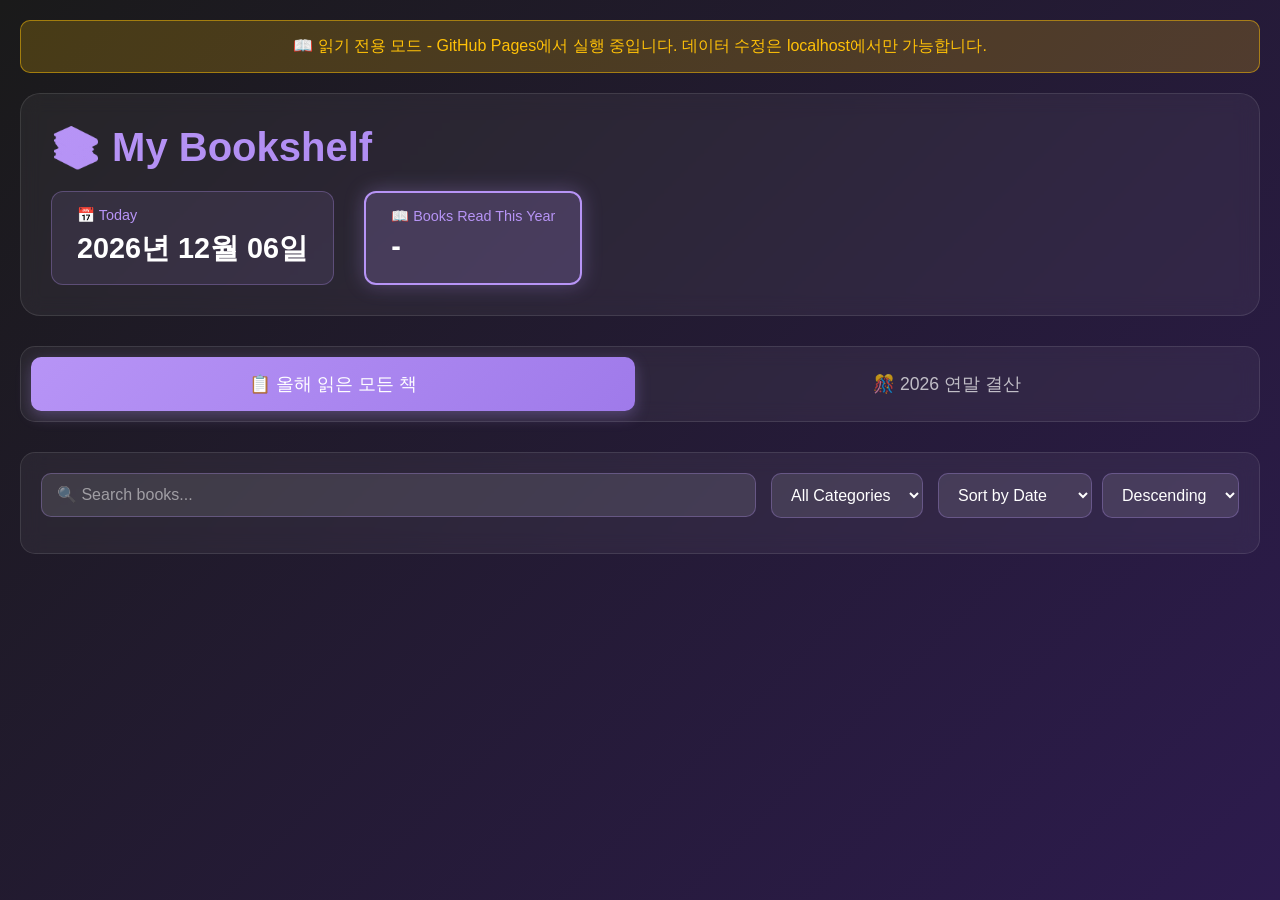
==== index.html @ 7ed65e04 "Add static index.html and disable Jekyll for GitHub Pages" ====
<!DOCTYPE html>
<html lang="ko">
<head>
    <meta charset="UTF-8">
    <meta name="viewport" content="width=device-width, initial-scale=1.0">
    <title>My Bookshelf</title>
    <link rel="stylesheet" href="static/style.css">
</head>
<body>
    <div class="container">
        <!-- Header Section -->
        <header class="header">
            <h1 class="title">📚 My Bookshelf</h1>
            <div class="stats">
                <div class="stat-item">
                    <span class="stat-label">📅 Today</span>
                    <span class="stat-value" id="current-date">-</span>
                </div>
                <div class="stat-item highlight">
                    <span class="stat-label">📖 Books Read This Year</span>
                    <span class="stat-value" id="year-count">-</span>
                </div>
            </div>
        </header>

        <!-- Tabs Section -->
        <div class="tabs">
            <button class="tab-btn active" id="tab-all-books" onclick="switchTab('all-books')">📋 올해 읽은 모든 책</button>
            <button class="tab-btn" id="tab-year-end" onclick="switchTab('year-end')"><span id="year-end-tab-text">🎊 2025 연말 결산</span></button>
        </div>

        <!-- All Books Tab Content -->
        <div class="tab-content active" id="tab-content-all-books">
        <!-- Controls Section -->
        <div class="controls">
            <div class="search-filter-row">
                <div class="search-box">
                    <input type="text" id="search-input" placeholder="🔍 Search books...">
                </div>
                <div class="filter-box">
                    <select id="category-filter">
                        <option value="">All Categories</option>
                        <option value="스리픽">스리픽</option>
                        <option value="북클럽">북클럽</option>
                    </select>
                </div>
                <div class="sort-box">
                    <select id="sort-select">
                        <option value="read_date">Sort by Date</option>
                        <option value="rating">Sort by Rating</option>
                        <option value="title">Sort by Title</option>
                    </select>
                    <select id="order-select">
                        <option value="desc">Descending</option>
                        <option value="asc">Ascending</option>
                    </select>
                </div>
            </div>
            <button class="add-book-btn" id="add-book-btn">➕ Add New Book</button>
        </div>

        <!-- Books Grid -->
        <div class="books-grid" id="books-grid">
            <!-- Books will be loaded here -->
        </div>
        </div>

        <!-- Year End Summary Tab Content -->
        <div class="tab-content" id="tab-content-year-end">
            <div class="year-end-container">
                <h2 class="year-end-title" id="year-end-title">🎊 2025 연말 결산</h2>
                
                <!-- Most Enjoyable Books -->
                <div class="summary-section">
                    <h3 class="section-title">😊 가장 재미있게 읽은 책 TOP 3</h3>
                    <div class="book-selection-grid">
                        <div class="book-selection-item">
                            <label>🥇 1위</label>
                            <div class="searchable-dropdown" id="enjoyable-1-dropdown">
                                <input type="text" class="book-search-input" id="enjoyable-1" placeholder="책 제목 검색..." autocomplete="off">
                                <div class="dropdown-list" id="enjoyable-1-list"></div>
                            </div>
                            <div class="selected-book-card" id="enjoyable-card-1"></div>
                            <div class="reason-input-container">
                                <label class="reason-label">💭 뽑힌 이유</label>
                                <textarea class="reason-input" id="enjoyable-reason-1" placeholder="이 책을 선택한 이유를 적어주세요..."></textarea>
                            </div>
                        </div>
                        <div class="book-selection-item">
                            <label>🥈 2위</label>
                            <div class="searchable-dropdown" id="enjoyable-2-dropdown">
                                <input type="text" class="book-search-input" id="enjoyable-2" placeholder="책 제목 검색..." autocomplete="off">
                                <div class="dropdown-list" id="enjoyable-2-list"></div>
                            </div>
                            <div class="selected-book-card" id="enjoyable-card-2"></div>
                            <div class="reason-input-container">
                                <label class="reason-label">💭 뽑힌 이유</label>
                                <textarea class="reason-input" id="enjoyable-reason-2" placeholder="이 책을 선택한 이유를 적어주세요..."></textarea>
                            </div>
                        </div>
                        <div class="book-selection-item">
                            <label>🥉 3위</label>
                            <div class="searchable-dropdown" id="enjoyable-3-dropdown">
                                <input type="text" class="book-search-input" id="enjoyable-3" placeholder="책 제목 검색..." autocomplete="off">
                                <div class="dropdown-list" id="enjoyable-3-list"></div>
                            </div>
                            <div class="selected-book-card" id="enjoyable-card-3"></div>
                            <div class="reason-input-container">
                                <label class="reason-label">💭 뽑힌 이유</label>
                                <textarea class="reason-input" id="enjoyable-reason-3" placeholder="이 책을 선택한 이유를 적어주세요..."></textarea>
                            </div>
                        </div>
                    </div>
                </div>

                <!-- Most Difficult Books -->
                <div class="summary-section">
                    <h3 class="section-title">🤯 가장 읽기 어려웠던 책 TOP 3</h3>
                    <div class="book-selection-grid">
                        <div class="book-selection-item">
                            <label>🥇 1위</label>
                            <div class="searchable-dropdown" id="difficult-1-dropdown">
                                <input type="text" class="book-search-input" id="difficult-1" placeholder="책 제목 검색..." autocomplete="off">
                                <div class="dropdown-list" id="difficult-1-list"></div>
                            </div>
                            <div class="selected-book-card" id="difficult-card-1"></div>
                            <div class="reason-input-container">
                                <label class="reason-label">💭 뽑힌 이유</label>
                                <textarea class="reason-input" id="difficult-reason-1" placeholder="이 책을 선택한 이유를 적어주세요..."></textarea>
                            </div>
                        </div>
                        <div class="book-selection-item">
                            <label>🥈 2위</label>
                            <div class="searchable-dropdown" id="difficult-2-dropdown">
                                <input type="text" class="book-search-input" id="difficult-2" placeholder="책 제목 검색..." autocomplete="off">
                                <div class="dropdown-list" id="difficult-2-list"></div>
                            </div>
                            <div class="selected-book-card" id="difficult-card-2"></div>
                            <div class="reason-input-container">
                                <label class="reason-label">💭 뽑힌 이유</label>
                                <textarea class="reason-input" id="difficult-reason-2" placeholder="이 책을 선택한 이유를 적어주세요..."></textarea>
                            </div>
                        </div>
                        <div class="book-selection-item">
                            <label>🥉 3위</label>
                            <div class="searchable-dropdown" id="difficult-3-dropdown">
                                <input type="text" class="book-search-input" id="difficult-3" placeholder="책 제목 검색..." autocomplete="off">
                                <div class="dropdown-list" id="difficult-3-list"></div>
                            </div>
                            <div class="selected-book-card" id="difficult-card-3"></div>
                            <div class="reason-input-container">
                                <label class="reason-label">💭 뽑힌 이유</label>
                                <textarea class="reason-input" id="difficult-reason-3" placeholder="이 책을 선택한 이유를 적어주세요..."></textarea>
                            </div>
                        </div>
                    </div>
                </div>

                <!-- Best Books by Category -->
                <div class="summary-section">
                    <h3 class="section-title">🏆 올해의 책</h3>
                    <div class="book-selection-grid">
                        <div class="book-selection-item">
                            <label>📚 올해의 스리픽</label>
                            <div class="searchable-dropdown" id="best-sripeak-dropdown">
                                <input type="text" class="book-search-input" id="best-sripeak" placeholder="책 제목 검색..." autocomplete="off">
                                <div class="dropdown-list" id="best-sripeak-list"></div>
                            </div>
                            <div class="selected-book-card" id="best-sripeak-card"></div>
                            <div class="reason-input-container">
                                <label class="reason-label">💭 뽑힌 이유</label>
                                <textarea class="reason-input" id="best-sripeak-reason" placeholder="이 책을 선택한 이유를 적어주세요..."></textarea>
                            </div>
                        </div>
                        <div class="book-selection-item">
                            <label>👥 올해의 북클럽픽</label>
                            <div class="searchable-dropdown" id="best-bookclub-dropdown">
                                <input type="text" class="book-search-input" id="best-bookclub" placeholder="책 제목 검색..." autocomplete="off">
                                <div class="dropdown-list" id="best-bookclub-list"></div>
                            </div>
                            <div class="selected-book-card" id="best-bookclub-card"></div>
                            <div class="reason-input-container">
                                <label class="reason-label">💭 뽑힌 이유</label>
                                <textarea class="reason-input" id="best-bookclub-reason" placeholder="이 책을 선택한 이유를 적어주세요..."></textarea>
                            </div>
                        </div>
                        <div class="book-selection-item">
                            <label>📖 올해의 밀리픽</label>
                            <div class="searchable-dropdown" id="best-milli-dropdown">
                                <input type="text" class="book-search-input" id="best-milli" placeholder="책 제목 검색..." autocomplete="off">
                                <div class="dropdown-list" id="best-milli-list"></div>
                            </div>
                            <div class="selected-book-card" id="best-milli-card"></div>
                            <div class="reason-input-container">
                                <label class="reason-label">💭 뽑힌 이유</label>
                                <textarea class="reason-input" id="best-milli-reason" placeholder="이 책을 선택한 이유를 적어주세요..."></textarea>
                            </div>
                        </div>
                    </div>
                </div>

                <div class="save-summary-section">
                    <button class="save-summary-btn" id="save-summary-btn">💾 저장하기</button>
                </div>
            </div>
        </div>
    </div>

    <!-- Add Book Modal -->
    <div class="modal" id="add-book-modal">
        <div class="modal-content">
            <div class="modal-header">
                <h2>➕ Add New Book</h2>
                <span class="close" id="close-modal">&times;</span>
            </div>
            <form id="add-book-form">
                <div class="form-group">
                    <label for="book-title">Title *</label>
                    <input type="text" id="book-title" required>
                </div>
                <div class="form-group">
                    <label for="book-author">Author *</label>
                    <input type="text" id="book-author" required>
                </div>
                <div class="form-group">
                    <label for="book-category">Category *</label>
                    <select id="book-category" required>
                        <option value="">Select Category</option>
                        <option value="스리픽">스리픽</option>
                        <option value="북클럽">북클럽</option>
                    </select>
                </div>
                <div class="form-group">
                    <label for="book-date">Read Date *</label>
                    <input type="date" id="book-date" required>
                </div>
                <div class="form-group">
                    <label for="book-description">Description</label>
                    <textarea id="book-description" rows="3"></textarea>
                </div>
                <div class="form-group">
                    <label for="book-rating">Rating (0-5) *</label>
                    <input type="number" id="book-rating" min="0" max="5" step="0.1" required>
                </div>
                <div class="form-group">
                    <label for="book-review">Review</label>
                    <textarea id="book-review" rows="2"></textarea>
                </div>
                <div class="form-group">
                    <label for="book-cover-upload">Cover Image</label>
                    <input type="file" id="book-cover-upload" accept="image/*" onchange="uploadCoverImage(this, false)">
                    <img id="book-cover-preview" class="cover-preview" style="display: none;" data-cover-url="">
                </div>
                <div class="form-actions">
                    <button type="button" class="btn-cancel" id="cancel-btn">Cancel</button>
                    <button type="submit" class="btn-submit">Add Book</button>
                </div>
            </form>
        </div>
    </div>

    <!-- Edit Book Modal -->
    <div class="modal" id="edit-book-modal">
        <div class="modal-content">
            <div class="modal-header">
                <h2>✏️ Edit Book</h2>
                <span class="close" id="close-edit-modal">&times;</span>
            </div>
            <form id="edit-book-form">
                <div class="form-group">
                    <label for="edit-book-title">Title *</label>
                    <input type="text" id="edit-book-title" required>
                </div>
                <div class="form-group">
                    <label for="edit-book-author">Author *</label>
                    <input type="text" id="edit-book-author" required>
                </div>
                <div class="form-group">
                    <label for="edit-book-category">Category *</label>
                    <select id="edit-book-category" required>
                        <option value="">Select Category</option>
                        <option value="스리픽">스리픽</option>
                        <option value="북클럽">북클럽</option>
                    </select>
                </div>
                <div class="form-group">
                    <label for="edit-book-date">Read Date *</label>
                    <input type="date" id="edit-book-date" required>
                </div>
                <div class="form-group">
                    <label for="edit-book-description">Description</label>
                    <textarea id="edit-book-description" rows="3"></textarea>
                </div>
                <div class="form-group">
                    <label for="edit-book-rating">Rating (0-5) *</label>
                    <input type="number" id="edit-book-rating" min="0" max="5" step="0.1" required>
                </div>
                <div class="form-group">
                    <label for="edit-book-review">Review</label>
                    <textarea id="edit-book-review" rows="2"></textarea>
                </div>
                <div class="form-group">
                    <label for="edit-book-cover-upload">Cover Image</label>
                    <input type="file" id="edit-book-cover-upload" accept="image/*" onchange="uploadCoverImage(this, true)">
                    <img id="edit-book-cover-preview" class="cover-preview" style="display: none;" data-cover-url="">
                </div>
                <div class="form-actions">
                    <button type="button" class="btn-cancel" id="cancel-edit-btn">Cancel</button>
                    <button type="submit" class="btn-submit">Update Book</button>
                </div>
            </form>
        </div>
    </div>

    <script src="static/config.js"></script>
    <script src="static/data-loader.js"></script>
    <script src="static/script.js"></script>
</body>
</html>
---- static/style.css ----
* {
    margin: 0;
    padding: 0;
    box-sizing: border-box;
}

body {
    font-family: 'Segoe UI', Tahoma, Geneva, Verdana, sans-serif;
    background: linear-gradient(135deg, #1a1a1a 0%, #2d1b4e 100%);
    color: #ffffff;
    min-height: 100vh;
    padding: 20px;
}

.container {
    max-width: 1400px;
    margin: 0 auto;
}

/* Read-only banner */
.read-only-banner {
    background: rgba(255, 193, 7, 0.2);
    border: 1px solid rgba(255, 193, 7, 0.5);
    padding: 15px;
    border-radius: 10px;
    margin-bottom: 20px;
    text-align: center;
    color: #ffc107;
    font-weight: 500;
}

/* Header Styles */
.header {
    background: rgba(255, 255, 255, 0.05);
    backdrop-filter: blur(10px);
    border-radius: 20px;
    padding: 30px;
    margin-bottom: 30px;
    border: 1px solid rgba(255, 255, 255, 0.1);
}

/* Tabs Styles */
.tabs {
    display: flex;
    gap: 10px;
    margin-bottom: 30px;
    background: rgba(255, 255, 255, 0.05);
    backdrop-filter: blur(10px);
    border-radius: 15px;
    padding: 10px;
    border: 1px solid rgba(255, 255, 255, 0.1);
}

.tab-btn {
    flex: 1;
    padding: 15px 25px;
    background: transparent;
    border: none;
    border-radius: 10px;
    color: rgba(255, 255, 255, 0.7);
    font-size: 1.1em;
    font-weight: 500;
    cursor: pointer;
    transition: all 0.3s;
}

.tab-btn:hover {
    background: rgba(183, 148, 246, 0.1);
    color: #b794f6;
}

.tab-btn.active {
    background: linear-gradient(135deg, #b794f6 0%, #9f7aea 100%);
    color: #ffffff;
    box-shadow: 0 5px 15px rgba(183, 148, 246, 0.3);
}

.tab-content {
    display: none;
}

.tab-content.active {
    display: block;
}

.title {
    font-size: 2.5em;
    margin-bottom: 20px;
    background: linear-gradient(135deg, #b794f6 0%, #9f7aea 100%);
    -webkit-background-clip: text;
    -webkit-text-fill-color: transparent;
    background-clip: text;
}

.stats {
    display: flex;
    gap: 30px;
    flex-wrap: wrap;
}

.stat-item {
    background: rgba(183, 148, 246, 0.1);
    padding: 15px 25px;
    border-radius: 12px;
    border: 1px solid rgba(183, 148, 246, 0.3);
}

.stat-item.highlight {
    background: rgba(183, 148, 246, 0.2);
    border: 2px solid #b794f6;
    box-shadow: 0 0 20px rgba(183, 148, 246, 0.3);
}

.stat-label {
    display: block;
    font-size: 0.9em;
    color: #b794f6;
    margin-bottom: 5px;
}

.stat-value {
    display: block;
    font-size: 1.8em;
    font-weight: bold;
    color: #ffffff;
}

/* Controls Styles */
.controls {
    background: rgba(255, 255, 255, 0.05);
    backdrop-filter: blur(10px);
    border-radius: 15px;
    padding: 20px;
    margin-bottom: 30px;
    border: 1px solid rgba(255, 255, 255, 0.1);
}

.search-filter-row {
    display: flex;
    gap: 15px;
    margin-bottom: 15px;
    flex-wrap: wrap;
}

.search-box {
    flex: 1;
    min-width: 200px;
}

.search-box input {
    width: 100%;
    padding: 12px 15px;
    background: rgba(255, 255, 255, 0.1);
    border: 1px solid rgba(183, 148, 246, 0.3);
    border-radius: 10px;
    color: #ffffff;
    font-size: 1em;
}

.search-box input::placeholder {
    color: rgba(255, 255, 255, 0.5);
}

.search-box input:focus {
    outline: none;
    border-color: #b794f6;
    box-shadow: 0 0 10px rgba(183, 148, 246, 0.3);
}

.filter-box select,
.sort-box select {
    padding: 12px 15px;
    background: rgba(255, 255, 255, 0.1);
    border: 1px solid rgba(183, 148, 246, 0.3);
    border-radius: 10px;
    color: #ffffff;
    font-size: 1em;
    cursor: pointer;
}

.filter-box select:focus,
.sort-box select:focus {
    outline: none;
    border-color: #b794f6;
    box-shadow: 0 0 10px rgba(183, 148, 246, 0.3);
}

.sort-box {
    display: flex;
    gap: 10px;
}

.add-book-btn {
    width: 100%;
    padding: 15px;
    background: linear-gradient(135deg, #b794f6 0%, #9f7aea 100%);
    border: none;
    border-radius: 10px;
    color: #ffffff;
    font-size: 1.1em;
    font-weight: bold;
    cursor: pointer;
    transition: transform 0.2s, box-shadow 0.2s;
}

.add-book-btn:hover {
    transform: translateY(-2px);
    box-shadow: 0 5px 20px rgba(183, 148, 246, 0.4);
}

.add-book-btn:active {
    transform: translateY(0);
}

/* Books Grid */
.books-grid {
    display: grid;
    grid-template-columns: repeat(auto-fill, minmax(320px, 1fr));
    gap: 25px;
}

.book-card {
    background: rgba(255, 255, 255, 0.05);
    backdrop-filter: blur(10px);
    border-radius: 15px;
    padding: 0;
    border: 1px solid rgba(183, 148, 246, 0.2);
    transition: transform 0.3s, box-shadow 0.3s, border-color 0.3s;
    overflow: hidden;
    display: flex;
    flex-direction: column;
}

.book-card:hover {
    transform: translateY(-5px);
    box-shadow: 0 10px 30px rgba(183, 148, 246, 0.3);
    border-color: #b794f6;
}

.book-cover-container {
    width: 100%;
    aspect-ratio: 2 / 3;
    background: linear-gradient(135deg, rgba(183, 148, 246, 0.2) 0%, rgba(159, 122, 234, 0.1) 100%);
    display: flex;
    align-items: center;
    justify-content: center;
    position: relative;
    overflow: hidden;
}

.book-cover-container::before {
    content: '📚';
    font-size: 4em;
    opacity: 0.3;
    position: absolute;
}

.book-cover {
    width: 100%;
    height: 100%;
    object-fit: contain;
    display: none;
    position: relative;
    z-index: 1;
}

.book-cover-loading {
    color: rgba(255, 255, 255, 0.6);
    font-size: 0.9em;
    position: absolute;
    z-index: 2;
}

.book-info {
    padding: 25px;
}

.book-title {
    font-size: 1.3em;
    font-weight: bold;
    margin-bottom: 8px;
    color: #b794f6;
    line-height: 1.3;
}

.book-author {
    font-size: 1em;
    color: rgba(255, 255, 255, 0.7);
    margin-bottom: 15px;
}

.book-category {
    display: inline-block;
    padding: 5px 12px;
    background: rgba(183, 148, 246, 0.2);
    border: 1px solid #b794f6;
    border-radius: 20px;
    font-size: 0.85em;
    margin-bottom: 15px;
    color: #b794f6;
}

.book-rating {
    display: flex;
    align-items: center;
    gap: 5px;
    margin-bottom: 15px;
}

.stars {
    font-size: 1.2em;
    display: inline-flex;
    align-items: center;
    line-height: 1;
    vertical-align: middle;
}

.star-full {
    color: #ffd700;
    display: inline-block;
    vertical-align: middle;
    line-height: 1;
}

.star-empty {
    color: rgba(255, 255, 255, 0.3);
    display: inline-block;
    vertical-align: middle;
    line-height: 1;
}

.star-half {
    position: relative;
    display: inline-block;
    vertical-align: middle;
    width: 1em;
    height: 1em;
    line-height: 1;
}

.star-half-left {
    position: absolute;
    left: 0;
    top: 0;
    width: 50%;
    height: 100%;
    overflow: hidden;
    color: #ffd700;
    display: block;
    line-height: 1;
}

.star-half-left::before {
    content: '★';
    position: absolute;
    left: 0;
    top: 0;
    line-height: 1;
    width: 200%;
}

.star-half-right {
    position: absolute;
    right: 0;
    top: 0;
    width: 50%;
    height: 100%;
    overflow: hidden;
    color: rgba(255, 255, 255, 0.3);
    display: block;
    line-height: 1;
}

.star-half-right::before {
    content: '☆';
    position: absolute;
    right: 0;
    top: 0;
    line-height: 1;
    width: 200%;
}

.star-empty {
    color: rgba(255, 255, 255, 0.3);
}

.rating-value {
    color: rgba(255, 255, 255, 0.8);
    font-weight: bold;
}

.book-date {
    font-size: 0.9em;
    color: rgba(255, 255, 255, 0.6);
    margin-bottom: 15px;
}

.book-description {
    font-size: 0.95em;
    color: rgba(255, 255, 255, 0.8);
    line-height: 1.6;
    margin-bottom: 15px;
}

.book-review {
    font-size: 0.9em;
    color: rgba(255, 255, 255, 0.7);
    font-style: italic;
    padding-top: 15px;
    margin-bottom: 15px;
    border-top: 1px solid rgba(183, 148, 246, 0.2);
}

.edit-book-btn {
    width: 100%;
    padding: 10px;
    background: rgba(183, 148, 246, 0.2);
    border: 1px solid rgba(183, 148, 246, 0.4);
    border-radius: 8px;
    color: #b794f6;
    font-size: 0.95em;
    font-weight: 500;
    cursor: pointer;
    transition: background 0.2s, border-color 0.2s;
    margin-top: 10px;
}

.edit-book-btn:hover {
    background: rgba(183, 148, 246, 0.3);
    border-color: #b794f6;
}

.cover-preview {
    max-width: 100%;
    max-height: 200px;
    margin-top: 10px;
    border-radius: 8px;
    border: 1px solid rgba(183, 148, 246, 0.3);
    object-fit: contain;
}

.form-group input[type="file"] {
    padding: 8px;
    background: rgba(255, 255, 255, 0.1);
    border: 1px solid rgba(183, 148, 246, 0.3);
    border-radius: 8px;
    color: #ffffff;
    font-size: 0.9em;
    cursor: pointer;
}

.form-group input[type="file"]:focus {
    outline: none;
    border-color: #b794f6;
    box-shadow: 0 0 10px rgba(183, 148, 246, 0.3);
}

/* Modal Styles */
.modal {
    display: none;
    position: fixed;
    z-index: 1000;
    left: 0;
    top: 0;
    width: 100%;
    height: 100%;
    background-color: rgba(0, 0, 0, 0.8);
    backdrop-filter: blur(5px);
}

.modal-content {
    background: linear-gradient(135deg, #1a1a1a 0%, #2d1b4e 100%);
    margin: 5% auto;
    padding: 0;
    border: 1px solid rgba(183, 148, 246, 0.3);
    border-radius: 20px;
    width: 90%;
    max-width: 600px;
    max-height: 90vh;
    overflow-y: auto;
    box-sizing: border-box;
}

.modal-header {
    display: flex;
    justify-content: space-between;
    align-items: center;
    padding: 25px 30px;
    border-bottom: 1px solid rgba(183, 148, 246, 0.2);
}

.modal-header h2 {
    color: #b794f6;
    font-size: 1.8em;
}

.close {
    color: rgba(255, 255, 255, 0.7);
    font-size: 2em;
    font-weight: bold;
    cursor: pointer;
    transition: color 0.2s;
}

.close:hover {
    color: #b794f6;
}

#add-book-form,
#edit-book-form {
    padding: 30px;
    box-sizing: border-box;
}

.form-group {
    margin-bottom: 20px;
}

.form-group label {
    display: block;
    margin-bottom: 8px;
    color: #b794f6;
    font-weight: 500;
}

.form-group input,
.form-group select,
.form-group textarea {
    width: 100%;
    padding: 12px;
    background: rgba(255, 255, 255, 0.1);
    border: 1px solid rgba(183, 148, 246, 0.3);
    border-radius: 8px;
    color: #ffffff;
    font-size: 1em;
    font-family: inherit;
    box-sizing: border-box;
}

.form-group input:focus,
.form-group select:focus,
.form-group textarea:focus {
    outline: none;
    border-color: #b794f6;
    box-shadow: 0 0 10px rgba(183, 148, 246, 0.3);
}

.form-group textarea {
    resize: vertical;
}

.form-actions {
    display: flex;
    gap: 15px;
    margin-top: 25px;
}

.btn-cancel,
.btn-submit {
    flex: 1;
    padding: 12px;
    border: none;
    border-radius: 8px;
    font-size: 1em;
    font-weight: bold;
    cursor: pointer;
    transition: transform 0.2s, box-shadow 0.2s;
}

/* Year End Summary Styles */
.year-end-container {
    padding: 30px;
}

.year-end-title {
    font-size: 2.5em;
    margin-bottom: 40px;
    background: linear-gradient(135deg, #b794f6 0%, #9f7aea 100%);
    -webkit-background-clip: text;
    -webkit-text-fill-color: transparent;
    background-clip: text;
    text-align: center;
}

.summary-section {
    background: rgba(255, 255, 255, 0.05);
    backdrop-filter: blur(10px);
    border-radius: 20px;
    padding: 30px;
    margin-bottom: 30px;
    border: 1px solid rgba(255, 255, 255, 0.1);
}

.section-title {
    font-size: 1.8em;
    color: #b794f6;
    margin-bottom: 25px;
    text-align: center;
}

.book-selection-grid {
    display: grid;
    grid-template-columns: repeat(auto-fit, minmax(300px, 1fr));
    gap: 25px;
}

.book-selection-item {
    display: flex;
    flex-direction: column;
    gap: 15px;
}

.book-selection-item label {
    color: #b794f6;
    font-weight: 600;
    font-size: 1.1em;
}

/* Searchable Dropdown Styles */
.searchable-dropdown {
    position: relative;
    width: 100%;
}

.book-search-input {
    width: 100%;
    padding: 12px;
    background: rgba(255, 255, 255, 0.1);
    border: 1px solid rgba(183, 148, 246, 0.3);
    border-radius: 8px;
    color: #ffffff;
    font-size: 1em;
    font-family: inherit;
    transition: all 0.3s;
}

.book-search-input:focus {
    outline: none;
    border-color: #b794f6;
    box-shadow: 0 0 10px rgba(183, 148, 246, 0.3);
}

.book-search-input::placeholder {
    color: rgba(255, 255, 255, 0.5);
}

.dropdown-list {
    position: absolute;
    top: 100%;
    left: 0;
    right: 0;
    max-height: 300px;
    overflow-y: auto;
    background: rgba(45, 27, 78, 0.95);
    backdrop-filter: blur(10px);
    border: 1px solid rgba(183, 148, 246, 0.3);
    border-radius: 8px;
    margin-top: 5px;
    z-index: 1000;
    display: none;
    box-shadow: 0 5px 20px rgba(0, 0, 0, 0.3);
}

.dropdown-list.show {
    display: block;
}

.dropdown-item {
    padding: 12px 15px;
    cursor: pointer;
    color: #ffffff;
    border-bottom: 1px solid rgba(255, 255, 255, 0.1);
    transition: background 0.2s;
}

.dropdown-item:last-child {
    border-bottom: none;
}

.dropdown-item:hover {
    background: rgba(183, 148, 246, 0.2);
}

.dropdown-item.selected {
    background: rgba(183, 148, 246, 0.3);
}

.dropdown-item-title {
    font-weight: 600;
    margin-bottom: 4px;
}

.dropdown-item-author {
    font-size: 0.9em;
    color: rgba(255, 255, 255, 0.7);
}

.dropdown-list::-webkit-scrollbar {
    width: 8px;
}

.dropdown-list::-webkit-scrollbar-track {
    background: rgba(255, 255, 255, 0.05);
    border-radius: 4px;
}

.dropdown-list::-webkit-scrollbar-thumb {
    background: rgba(183, 148, 246, 0.5);
    border-radius: 4px;
}

.dropdown-list::-webkit-scrollbar-thumb:hover {
    background: rgba(183, 148, 246, 0.7);
}

.selected-book-card {
    min-height: 150px;
    margin-top: 10px;
    margin-bottom: 15px;
}

.reason-input-container {
    margin-top: 15px;
}

.reason-label {
    display: block;
    color: #b794f6;
    font-weight: 600;
    font-size: 1em;
    margin-bottom: 8px;
}

.reason-input {
    width: 100%;
    padding: 12px;
    background: rgba(255, 255, 255, 0.05);
    border: 1px solid rgba(183, 148, 246, 0.3);
    border-radius: 8px;
    color: #ffffff;
    font-size: 0.95em;
    font-family: inherit;
    line-height: 1.5;
    resize: vertical;
    min-height: 80px;
    transition: all 0.3s;
    box-sizing: border-box;
}

.reason-input:focus {
    outline: none;
    border-color: #b794f6;
    box-shadow: 0 0 10px rgba(183, 148, 246, 0.3);
    background: rgba(255, 255, 255, 0.08);
}

.reason-input::placeholder {
    color: rgba(255, 255, 255, 0.4);
    font-style: italic;
}

.selected-book-mini-card {
    display: flex;
    gap: 15px;
    background: rgba(255, 255, 255, 0.05);
    border-radius: 12px;
    padding: 15px;
    border: 1px solid rgba(183, 148, 246, 0.2);
    transition: all 0.3s;
}

.selected-book-mini-card:hover {
    background: rgba(255, 255, 255, 0.08);
    border-color: rgba(183, 148, 246, 0.4);
}

.mini-cover-container {
    width: 80px;
    height: 120px;
    flex-shrink: 0;
    border-radius: 8px;
    overflow: hidden;
    background: rgba(255, 255, 255, 0.05);
    display: flex;
    align-items: center;
    justify-content: center;
}

.mini-cover {
    width: 100%;
    height: 100%;
    object-fit: cover;
    display: none;
}

.mini-book-info {
    flex: 1;
    display: flex;
    flex-direction: column;
    justify-content: center;
    gap: 8px;
}

.mini-title {
    font-size: 1.1em;
    font-weight: 600;
    color: #ffffff;
    line-height: 1.3;
}

.mini-author {
    font-size: 0.9em;
    color: rgba(255, 255, 255, 0.7);
}

.mini-reason {
    margin-top: 10px;
    padding: 8px 12px;
    background: rgba(183, 148, 246, 0.1);
    border-left: 3px solid #b794f6;
    border-radius: 4px;
    font-size: 0.9em;
    color: rgba(255, 255, 255, 0.9);
    line-height: 1.4;
    font-style: italic;
}

.save-summary-section {
    text-align: center;
    margin-top: 40px;
}

.save-summary-btn {
    padding: 15px 50px;
    background: linear-gradient(135deg, #b794f6 0%, #9f7aea 100%);
    border: none;
    border-radius: 12px;
    color: #ffffff;
    font-size: 1.2em;
    font-weight: bold;
    cursor: pointer;
    transition: all 0.3s;
    box-shadow: 0 5px 15px rgba(183, 148, 246, 0.3);
}

.save-summary-btn:hover {
    transform: translateY(-2px);
    box-shadow: 0 8px 20px rgba(183, 148, 246, 0.4);
}

.save-summary-btn:active {
    transform: translateY(0);
}

.btn-cancel {
    background: rgba(255, 255, 255, 0.1);
    color: #ffffff;
    border: 1px solid rgba(255, 255, 255, 0.3);
}

.btn-cancel:hover {
    background: rgba(255, 255, 255, 0.2);
    transform: translateY(-2px);
}

.btn-submit {
    background: linear-gradient(135deg, #b794f6 0%, #9f7aea 100%);
    color: #ffffff;
}

.btn-submit:hover {
    transform: translateY(-2px);
    box-shadow: 0 5px 20px rgba(183, 148, 246, 0.4);
}

/* Responsive Design */
@media (max-width: 768px) {
    .title {
        font-size: 2em;
    }
    
    .stats {
        flex-direction: column;
        gap: 15px;
    }
    
    .search-filter-row {
        flex-direction: column;
    }
    
    .books-grid {
        grid-template-columns: 1fr;
    }
    
    .modal-content {
        width: 95%;
        margin: 10% auto;
    }
}
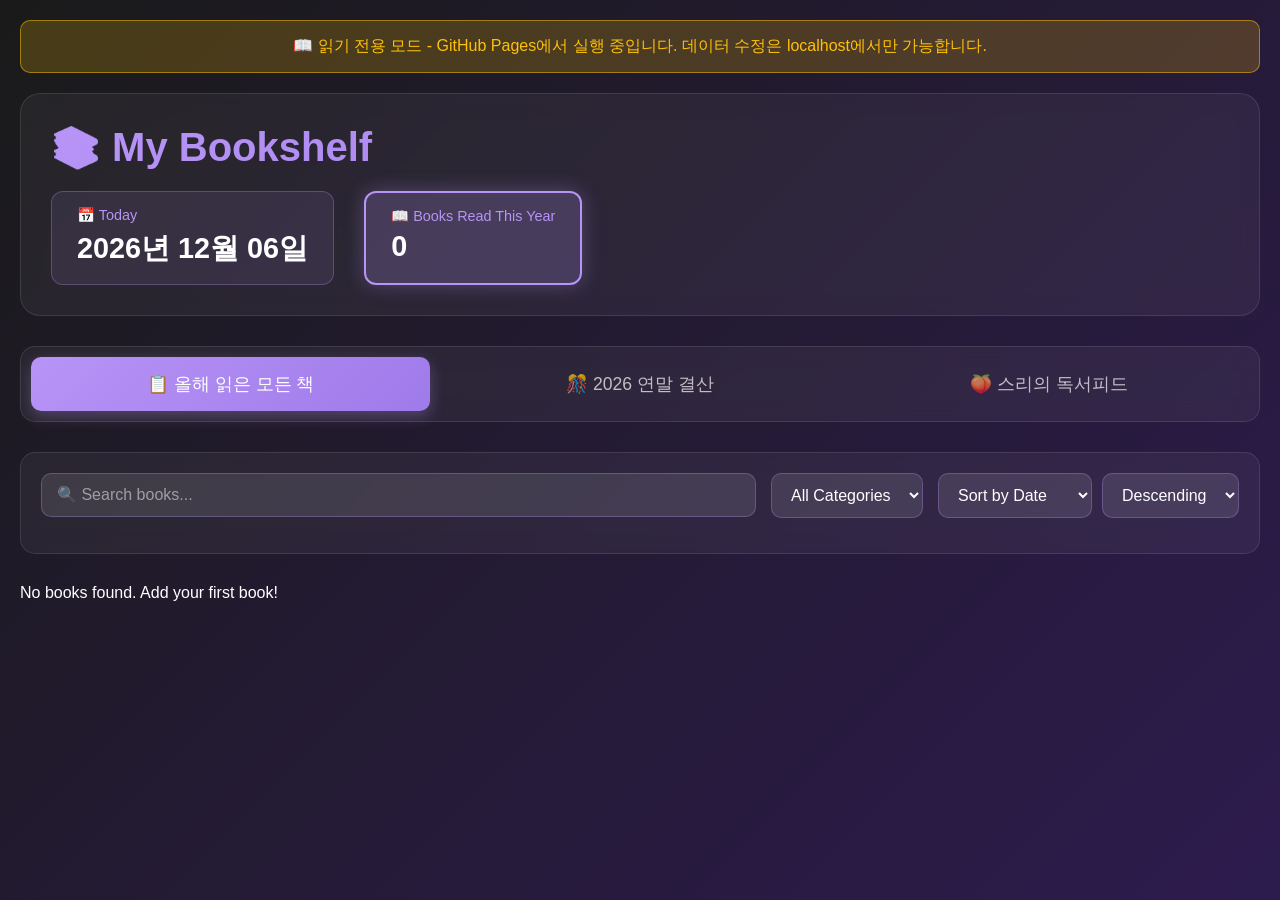
==== commit 913329de: "Add reading feed and tag chips" ====
--- a/index.html
+++ b/index.html
@@ -27,6 +27,7 @@
         <div class="tabs">
             <button class="tab-btn active" id="tab-all-books" onclick="switchTab('all-books')">📋 올해 읽은 모든 책</button>
             <button class="tab-btn" id="tab-year-end" onclick="switchTab('year-end')"><span id="year-end-tab-text">🎊 2025 연말 결산</span></button>
+            <button class="tab-btn" id="tab-reading-feed" onclick="switchTab('reading-feed')">🍑 스리의 독서피드</button>
         </div>
 
         <!-- All Books Tab Content -->
@@ -204,6 +205,46 @@
                 </div>
             </div>
         </div>
+
+        <!-- Reading Feed Tab Content -->
+        <div class="tab-content" id="tab-content-reading-feed">
+            <div class="reading-feed-container">
+                <div class="feed-compose" id="feed-compose-section">
+                    <div class="feed-compose-header">
+                        <div>
+                            <h3>🍑 스리의 독서피드 작성</h3>
+                            <p class="feed-compose-subtitle">사진과 글을 조합해 오늘의 독서 감상을 기록하세요.</p>
+                        </div>
+                    </div>
+                    <div class="feed-compose-body">
+                        <div class="feed-image-upload">
+                            <label for="feed-image-input">이미지 업로드</label>
+                            <input type="file" id="feed-image-input" accept="image/*">
+                            <div class="feed-image-preview-wrapper">
+                                <img id="feed-image-preview" class="feed-image-preview" style="display: none;">
+                                <span class="feed-image-placeholder">업로드한 이미지가 여기에 미리보기로 표시됩니다.</span>
+                            </div>
+                        </div>
+                        <div class="feed-text-inputs">
+                            <textarea id="feed-caption" rows="4" placeholder="지금의 감정, 책 이야기, 남기고 싶은 말을 자유롭게 적어주세요."></textarea>
+                            <div class="tag-input-container" id="feed-tag-container">
+                                <div class="tag-list" id="feed-tag-list"></div>
+                                <input type="text" id="feed-tag-input" placeholder="해시태그 입력 후 Enter">
+                            </div>
+                        </div>
+                    </div>
+                    <div class="feed-compose-actions">
+                        <button class="btn-secondary" id="feed-export-btn">📤 Export Feed Data</button>
+                        <button class="btn-secondary" id="feed-cancel-edit-btn" style="display: none;">편집 취소</button>
+                        <button class="btn-submit" id="feed-submit-btn">게시하기</button>
+                    </div>
+                    <p class="feed-compose-note" id="feed-export-note">⚠️ 게시 후 Export 버튼을 클릭해야 GitHub Pages에 반영됩니다.</p>
+                </div>
+                <div class="reading-feed-grid" id="reading-feed-grid">
+                    <!-- Feed entries will render here -->
+                </div>
+            </div>
+        </div>
     </div>
 
     <!-- Add Book Modal -->
@@ -317,4 +358,3 @@
     <script src="static/script.js"></script>
 </body>
 </html>
-
--- a/static/style.css
+++ b/static/style.css
@@ -37,6 +37,305 @@
     padding: 30px;
     margin-bottom: 30px;
     border: 1px solid rgba(255, 255, 255, 0.1);
+}
+
+.header-top {
+    display: flex;
+    justify-content: space-between;
+    align-items: center;
+    margin-bottom: 20px;
+    flex-wrap: wrap;
+    gap: 15px;
+}
+
+.export-btn {
+    background: linear-gradient(135deg, #667eea 0%, #764ba2 100%);
+    color: #ffffff;
+    border: none;
+    padding: 12px 24px;
+    border-radius: 10px;
+    font-size: 0.95em;
+    font-weight: 500;
+    cursor: pointer;
+    transition: all 0.3s;
+    box-shadow: 0 4px 15px rgba(102, 126, 234, 0.3);
+}
+
+.export-btn:hover {
+    transform: translateY(-2px);
+    box-shadow: 0 6px 20px rgba(102, 126, 234, 0.4);
+}
+
+.export-btn:active {
+    transform: translateY(0);
+}
+
+.export-btn:disabled {
+    opacity: 0.6;
+    cursor: not-allowed;
+    transform: none;
+}
+
+.btn-secondary {
+    background: transparent;
+    border: 1px solid rgba(255, 255, 255, 0.4);
+    color: #ffffff;
+    padding: 10px 18px;
+    border-radius: 10px;
+    font-size: 0.95em;
+    cursor: pointer;
+    transition: all 0.3s;
+}
+
+.btn-secondary:hover {
+    background: rgba(255, 255, 255, 0.08);
+}
+
+.reading-feed-container {
+    display: flex;
+    flex-direction: column;
+    gap: 24px;
+}
+
+.feed-compose {
+    background: rgba(255, 255, 255, 0.02);
+    border: 1px solid rgba(255, 255, 255, 0.08);
+    border-radius: 18px;
+    padding: 24px;
+    box-shadow: 0 20px 45px rgba(0, 0, 0, 0.15);
+}
+
+.feed-compose-header h3 {
+    font-size: 1.2em;
+    margin: 0;
+}
+
+.feed-compose-subtitle {
+    margin-top: 4px;
+    color: rgba(255, 255, 255, 0.7);
+    font-size: 0.9em;
+}
+
+.feed-compose-body {
+    display: flex;
+    flex-wrap: wrap;
+    gap: 20px;
+    margin-top: 20px;
+}
+
+.feed-image-upload {
+    flex: 1 1 260px;
+    display: flex;
+    flex-direction: column;
+    gap: 10px;
+}
+
+.feed-image-upload input[type="file"] {
+    border: 1px dashed rgba(255, 255, 255, 0.3);
+    padding: 12px;
+    border-radius: 12px;
+    font-size: 0.9em;
+}
+
+.feed-image-preview-wrapper {
+    position: relative;
+    border-radius: 14px;
+    border: 1px solid rgba(255, 255, 255, 0.1);
+    min-height: 200px;
+    display: flex;
+    align-items: center;
+    justify-content: center;
+    background: rgba(255, 255, 255, 0.02);
+    overflow: hidden;
+}
+
+.feed-image-preview {
+    width: 100%;
+    height: 100%;
+    object-fit: cover;
+}
+
+.feed-image-placeholder {
+    color: rgba(255, 255, 255, 0.5);
+    font-size: 0.9em;
+    text-align: center;
+    padding: 12px;
+    display: block;
+}
+
+.feed-text-inputs {
+    flex: 1 1 260px;
+    display: flex;
+    flex-direction: column;
+    gap: 12px;
+}
+
+.feed-text-inputs textarea,
+.feed-text-inputs input {
+    width: 100%;
+    border-radius: 12px;
+    border: 1px solid rgba(255, 255, 255, 0.1);
+    background: rgba(0, 0, 0, 0.2);
+    padding: 12px;
+    color: #ffffff;
+    resize: none;
+}
+
+.feed-compose-actions {
+    display: flex;
+    justify-content: flex-end;
+    gap: 12px;
+    margin-top: 16px;
+}
+
+.tag-input-container {
+    background: rgba(255, 255, 255, 0.03);
+    border-radius: 12px;
+    border: 1px solid rgba(255, 255, 255, 0.1);
+    padding: 8px 10px;
+    display: flex;
+    flex-wrap: wrap;
+    gap: 6px;
+}
+
+.tag-list {
+    display: flex;
+    flex-wrap: wrap;
+    gap: 6px;
+}
+
+.tag-chip {
+    background: rgba(255, 255, 255, 0.1);
+    border-radius: 20px;
+    padding: 4px 10px;
+    display: flex;
+    align-items: center;
+    gap: 6px;
+    font-size: 0.85em;
+}
+
+.tag-chip button {
+    background: transparent;
+    border: none;
+    color: rgba(255, 255, 255, 0.8);
+    cursor: pointer;
+    padding: 0;
+}
+
+#feed-tag-input {
+    flex: 1 1 150px;
+    min-width: 120px;
+    border: none;
+    background: transparent;
+    padding: 6px;
+    color: #ffffff;
+    outline: none;
+}
+
+.feed-compose-note {
+    margin-top: 8px;
+    font-size: 0.85em;
+    color: rgba(255, 255, 255, 0.6);
+}
+
+.reading-feed-grid {
+    display: grid;
+    grid-template-columns: repeat(auto-fill, minmax(260px, 1fr));
+    gap: 24px;
+}
+
+.feed-card {
+    background: rgba(255, 255, 255, 0.03);
+    border: 1px solid rgba(255, 255, 255, 0.08);
+    border-radius: 18px;
+    overflow: hidden;
+    box-shadow: 0 15px 35px rgba(0, 0, 0, 0.2);
+    display: flex;
+    flex-direction: column;
+}
+
+.feed-card-image {
+    width: 100%;
+    aspect-ratio: 4 / 5;
+    object-fit: cover;
+    background: rgba(0, 0, 0, 0.2);
+}
+
+.feed-card-body {
+    padding: 16px 20px 20px;
+    display: flex;
+    flex-direction: column;
+    gap: 10px;
+}
+
+.feed-card-caption {
+    font-size: 0.95em;
+    line-height: 1.6;
+    white-space: pre-wrap;
+}
+
+.feed-card-mood {
+    font-size: 0.85em;
+    color: rgba(255, 255, 255, 0.8);
+}
+
+.feed-card-actions {
+    display: flex;
+    justify-content: flex-end;
+    gap: 8px;
+}
+
+.feed-card-btn {
+    background: rgba(255, 255, 255, 0.08);
+    border: none;
+    color: #ffffff;
+    padding: 6px 10px;
+    border-radius: 20px;
+    font-size: 0.8em;
+    cursor: pointer;
+    transition: all 0.2s;
+}
+
+.feed-card-btn:hover {
+    background: rgba(255, 255, 255, 0.14);
+}
+
+.feed-card-btn.danger {
+    background: rgba(255, 99, 99, 0.2);
+}
+
+.feed-card-btn.danger:hover {
+    background: rgba(255, 99, 99, 0.35);
+}
+
+.feed-card-meta {
+    display: flex;
+    justify-content: space-between;
+    font-size: 0.85em;
+    color: rgba(255, 255, 255, 0.6);
+}
+
+.feed-empty {
+    padding: 40px;
+    text-align: center;
+    border-radius: 16px;
+    border: 1px dashed rgba(255, 255, 255, 0.2);
+    color: rgba(255, 255, 255, 0.7);
+}
+
+@media (max-width: 768px) {
+    .feed-compose-body {
+        flex-direction: column;
+    }
+    
+    .feed-compose-actions {
+        flex-direction: column-reverse;
+        align-items: stretch;
+    }
+    
+    .feed-compose-actions button {
+        width: 100%;
+    }
 }
 
 /* Tabs Styles */
@@ -897,4 +1196,8 @@
         margin: 10% auto;
     }
 }
-
+.feed-card-tags {
+    display: flex;
+    flex-wrap: wrap;
+    gap: 6px;
+}
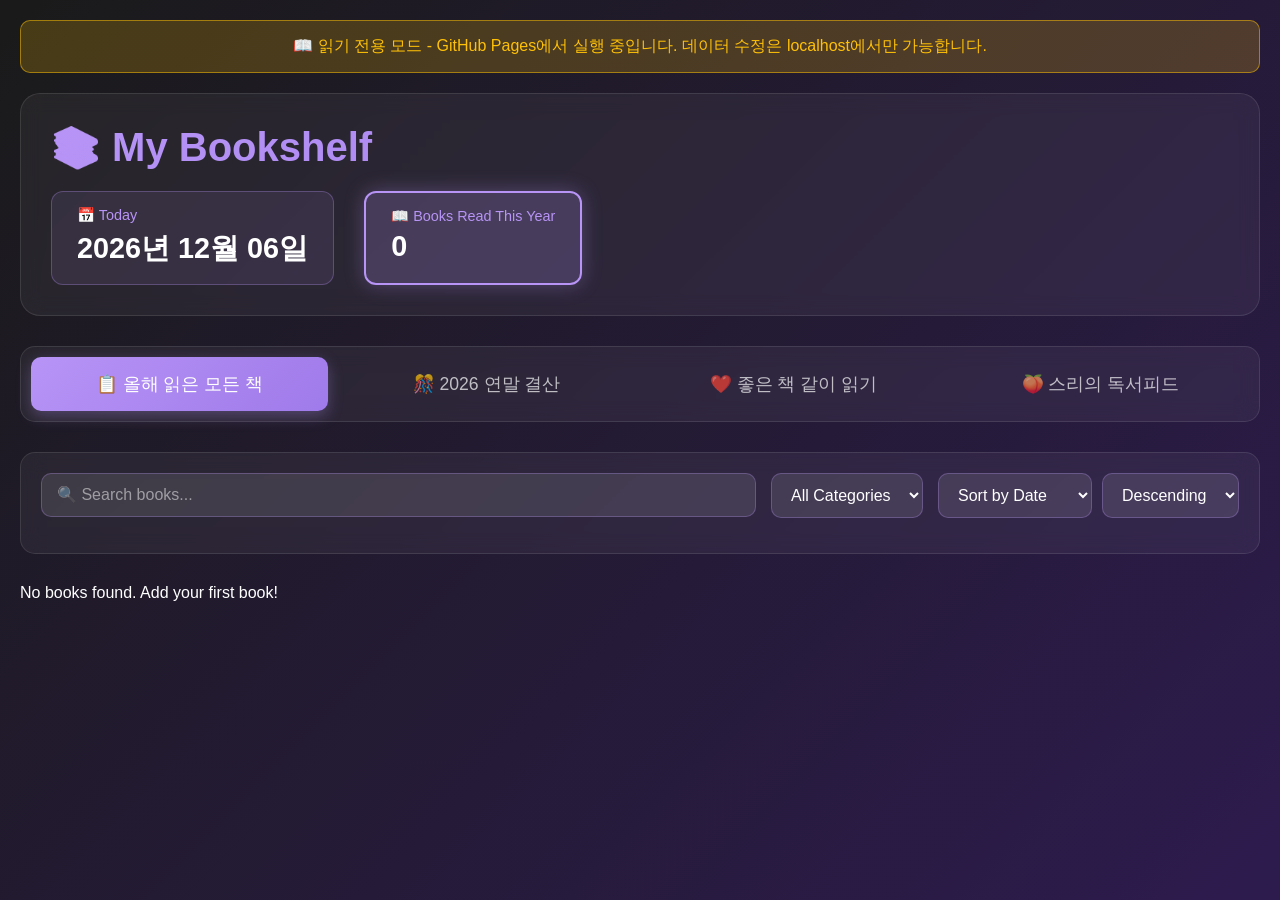
==== commit f5e59352: "Add recommendations tab with previews and reordering" ====
--- a/index.html
+++ b/index.html
@@ -27,6 +27,7 @@
         <div class="tabs">
             <button class="tab-btn active" id="tab-all-books" onclick="switchTab('all-books')">📋 올해 읽은 모든 책</button>
             <button class="tab-btn" id="tab-year-end" onclick="switchTab('year-end')"><span id="year-end-tab-text">🎊 2025 연말 결산</span></button>
+            <button class="tab-btn" id="tab-recommendations" onclick="switchTab('recommendations')">❤️ 좋은 책 같이 읽기</button>
             <button class="tab-btn" id="tab-reading-feed" onclick="switchTab('reading-feed')">🍑 스리의 독서피드</button>
         </div>
 
@@ -206,6 +207,93 @@
             </div>
         </div>
 
+        <!-- Recommendations Tab Content -->
+        <div class="tab-content" id="tab-content-recommendations">
+            <div class="recommendations-container">
+                <div class="recommendation-compose" id="recommendation-compose-section">
+                    <div class="recommendation-compose-header">
+                        <div>
+                            <h3>❤️ 좋은 책 추천 등록</h3>
+                            <p class="recommendation-compose-subtitle">추천인 정보와 최대 3권의 책을 작성하세요. GitHub Pages에는 읽기 전용으로 표시됩니다.</p>
+                        </div>
+                    </div>
+                    <div class="recommendation-profile-row">
+                        <div class="profile-image-section">
+                            <label for="recommendation-profile-upload">추천인 프로필</label>
+                            <input type="file" id="recommendation-profile-upload" accept="image/*">
+                            <div class="profile-preview-wrapper">
+                                <img id="recommendation-profile-preview" class="profile-preview" style="display: none;" data-image-url="">
+                                <span class="profile-placeholder">이미지를 업로드하면 원형으로 표시됩니다.</span>
+                            </div>
+                        </div>
+                        <div class="profile-info-section">
+                            <div class="form-group">
+                                <label for="recommendation-name">추천인 이름 *</label>
+                                <input type="text" id="recommendation-name" required>
+                            </div>
+                            <div class="form-group">
+                                <label for="recommendation-title">추천 타이틀</label>
+                                <input type="text" id="recommendation-title" placeholder="예: 스리의 마음을 움직인 순간">
+                            </div>
+                        </div>
+                    </div>
+                    <div class="form-group">
+                        <label for="recommendation-reason">추천 이유</label>
+                        <textarea id="recommendation-reason" rows="3" placeholder="이 책들을 추천하는 이유를 적어주세요."></textarea>
+                    </div>
+                    <div class="recommendation-books-editor">
+                        <h4>추천 도서 (최대 3권)</h4>
+                        <div class="recommendation-book-inputs">
+                            <div class="recommendation-book-block">
+                                <div class="recommendation-book-header">책 1</div>
+                                <div class="recommendation-book-preview-wrapper">
+                                    <img class="recommendation-book-preview" data-index="0" style="display:none;">
+                                    <span class="recommendation-book-placeholder">표지 미리보기</span>
+                                </div>
+                                <input type="text" class="recommendation-book-title" placeholder="책 제목">
+                                <input type="text" class="recommendation-book-author" placeholder="저자">
+                                <textarea class="recommendation-book-description" rows="2" placeholder="간단한 소개"></textarea>
+                                <input type="text" class="recommendation-book-cover" placeholder="표지 이미지 URL">
+                                <input type="file" class="recommendation-book-upload" accept="image/*">
+                            </div>
+                            <div class="recommendation-book-block">
+                                <div class="recommendation-book-header">책 2</div>
+                                <div class="recommendation-book-preview-wrapper">
+                                    <img class="recommendation-book-preview" data-index="1" style="display:none;">
+                                    <span class="recommendation-book-placeholder">표지 미리보기</span>
+                                </div>
+                                <input type="text" class="recommendation-book-title" placeholder="책 제목">
+                                <input type="text" class="recommendation-book-author" placeholder="저자">
+                                <textarea class="recommendation-book-description" rows="2" placeholder="간단한 소개"></textarea>
+                                <input type="text" class="recommendation-book-cover" placeholder="표지 이미지 URL">
+                                <input type="file" class="recommendation-book-upload" accept="image/*">
+                            </div>
+                            <div class="recommendation-book-block">
+                                <div class="recommendation-book-header">책 3</div>
+                                <div class="recommendation-book-preview-wrapper">
+                                    <img class="recommendation-book-preview" data-index="2" style="display:none;">
+                                    <span class="recommendation-book-placeholder">표지 미리보기</span>
+                                </div>
+                                <input type="text" class="recommendation-book-title" placeholder="책 제목">
+                                <input type="text" class="recommendation-book-author" placeholder="저자">
+                                <textarea class="recommendation-book-description" rows="2" placeholder="간단한 소개"></textarea>
+                                <input type="text" class="recommendation-book-cover" placeholder="표지 이미지 URL">
+                                <input type="file" class="recommendation-book-upload" accept="image/*">
+                            </div>
+                        </div>
+                    </div>
+                    <div class="recommendation-compose-actions">
+                        <button class="btn-secondary" id="recommendation-export-btn">📤 Export Recommendations</button>
+                        <button class="btn-secondary" id="recommendation-cancel-edit-btn" style="display: none;">편집 취소</button>
+                        <button class="btn-submit" id="recommendation-submit-btn">추천 저장</button>
+                    </div>
+                </div>
+                <div class="recommendations-list" id="recommendations-list">
+                    <!-- Recommendation cards render here -->
+                </div>
+            </div>
+        </div>
+
         <!-- Reading Feed Tab Content -->
         <div class="tab-content" id="tab-content-reading-feed">
             <div class="reading-feed-container">
--- a/static/style.css
+++ b/static/style.css
@@ -1201,3 +1201,238 @@
     flex-wrap: wrap;
     gap: 6px;
 }
+
+.recommendations-container {
+    display: flex;
+    flex-direction: column;
+    gap: 24px;
+}
+
+.recommendation-compose {
+    background: rgba(255, 255, 255, 0.02);
+    border: 1px solid rgba(255, 255, 255, 0.08);
+    border-radius: 18px;
+    padding: 24px;
+    box-shadow: 0 20px 45px rgba(0, 0, 0, 0.12);
+}
+
+.recommendation-compose-header h3 {
+    margin: 0;
+}
+
+.recommendation-compose-subtitle {
+    margin-top: 6px;
+    font-size: 0.9em;
+    color: rgba(255, 255, 255, 0.7);
+}
+
+.recommendation-profile-row {
+    display: flex;
+    flex-wrap: wrap;
+    gap: 20px;
+    margin-top: 16px;
+}
+
+.profile-image-section {
+    flex: 0 0 220px;
+}
+
+.profile-preview-wrapper {
+    border: 1px solid rgba(255, 255, 255, 0.1);
+    border-radius: 50%;
+    width: 160px;
+    height: 160px;
+    overflow: hidden;
+    display: flex;
+    align-items: center;
+    justify-content: center;
+    position: relative;
+    background: rgba(255, 255, 255, 0.02);
+    margin-top: 10px;
+}
+
+.profile-preview {
+    width: 100%;
+    height: 100%;
+    object-fit: cover;
+    border-radius: 50%;
+}
+
+.profile-placeholder {
+    color: rgba(255, 255, 255, 0.6);
+    font-size: 0.85em;
+    text-align: center;
+    padding: 10px;
+}
+
+.profile-info-section {
+    flex: 1 1 280px;
+}
+
+.recommendation-books-editor {
+    margin-top: 20px;
+}
+
+.recommendation-book-inputs {
+    display: grid;
+    grid-template-columns: repeat(auto-fit, minmax(240px, 1fr));
+    gap: 16px;
+    margin-top: 12px;
+}
+
+.recommendation-book-block {
+    background: rgba(255, 255, 255, 0.02);
+    border: 1px solid rgba(255, 255, 255, 0.08);
+    border-radius: 14px;
+    padding: 12px;
+    display: flex;
+    flex-direction: column;
+    gap: 8px;
+}
+
+.recommendation-book-header {
+    font-weight: 600;
+    color: rgba(255, 255, 255, 0.9);
+}
+
+.recommendation-book-block input,
+.recommendation-book-block textarea {
+    border-radius: 10px;
+    border: 1px solid rgba(255, 255, 255, 0.1);
+    background: rgba(0, 0, 0, 0.25);
+    color: #fff;
+    padding: 8px;
+}
+
+.recommendation-book-preview-wrapper {
+    border: 1px solid rgba(255, 255, 255, 0.1);
+    border-radius: 12px;
+    height: 140px;
+    display: flex;
+    align-items: center;
+    justify-content: center;
+    background: rgba(255, 255, 255, 0.02);
+    overflow: hidden;
+}
+
+.recommendation-book-preview {
+    width: 100%;
+    height: 100%;
+    object-fit: cover;
+}
+
+.recommendation-book-placeholder {
+    color: rgba(255, 255, 255, 0.55);
+    font-size: 0.85em;
+}
+
+.recommendation-compose-actions {
+    display: flex;
+    justify-content: flex-end;
+    gap: 12px;
+    margin-top: 16px;
+}
+
+.recommendations-list {
+    display: flex;
+    flex-direction: column;
+    gap: 24px;
+}
+
+.recommendation-card {
+    background: rgba(255, 255, 255, 0.02);
+    border: 1px solid rgba(255, 255, 255, 0.08);
+    border-radius: 18px;
+    padding: 24px;
+    box-shadow: 0 20px 40px rgba(0, 0, 0, 0.18);
+}
+
+.recommendation-header {
+    display: flex;
+    align-items: center;
+    gap: 16px;
+}
+
+.recommendation-header img {
+    width: 70px;
+    height: 70px;
+    border-radius: 50%;
+    object-fit: cover;
+    border: 2px solid rgba(255, 255, 255, 0.2);
+}
+
+.recommendation-title {
+    font-size: 1.1em;
+    margin: 0;
+}
+
+.recommendation-subtitle {
+    color: rgba(255, 255, 255, 0.7);
+    font-size: 0.9em;
+}
+
+.recommendation-reason {
+    margin-top: 12px;
+    color: rgba(255, 255, 255, 0.85);
+    line-height: 1.6;
+}
+
+.recommendation-books-row {
+    display: grid;
+    grid-template-columns: repeat(auto-fit, minmax(200px, 1fr));
+    gap: 16px;
+    margin-top: 18px;
+}
+
+.recommendation-book-card {
+    background: rgba(255, 255, 255, 0.02);
+    border: 1px solid rgba(255, 255, 255, 0.08);
+    border-radius: 14px;
+    padding: 14px;
+    display: flex;
+    gap: 12px;
+    align-items: stretch;
+}
+
+.recommendation-book-cover {
+    width: 70px;
+    height: 100px;
+    border-radius: 8px;
+    object-fit: cover;
+    background: rgba(255, 255, 255, 0.05);
+    flex-shrink: 0;
+}
+
+.recommendation-book-info {
+    flex: 1;
+    display: flex;
+    flex-direction: column;
+    gap: 6px;
+    border-left: 1px solid rgba(255, 255, 255, 0.08);
+    padding-left: 12px;
+    justify-content: center;
+}
+
+.recommendation-book-title {
+    font-weight: 600;
+    font-size: 1em;
+}
+
+.recommendation-book-description {
+    font-size: 0.85em;
+    color: rgba(255, 255, 255, 0.75);
+    margin-top: 4px;
+    line-height: 1.4;
+}
+
+.recommendation-book-author {
+    font-size: 0.85em;
+    color: rgba(255, 255, 255, 0.65);
+}
+
+.recommendation-card-actions {
+    display: flex;
+    justify-content: flex-end;
+    gap: 10px;
+    margin-top: 16px;
+}
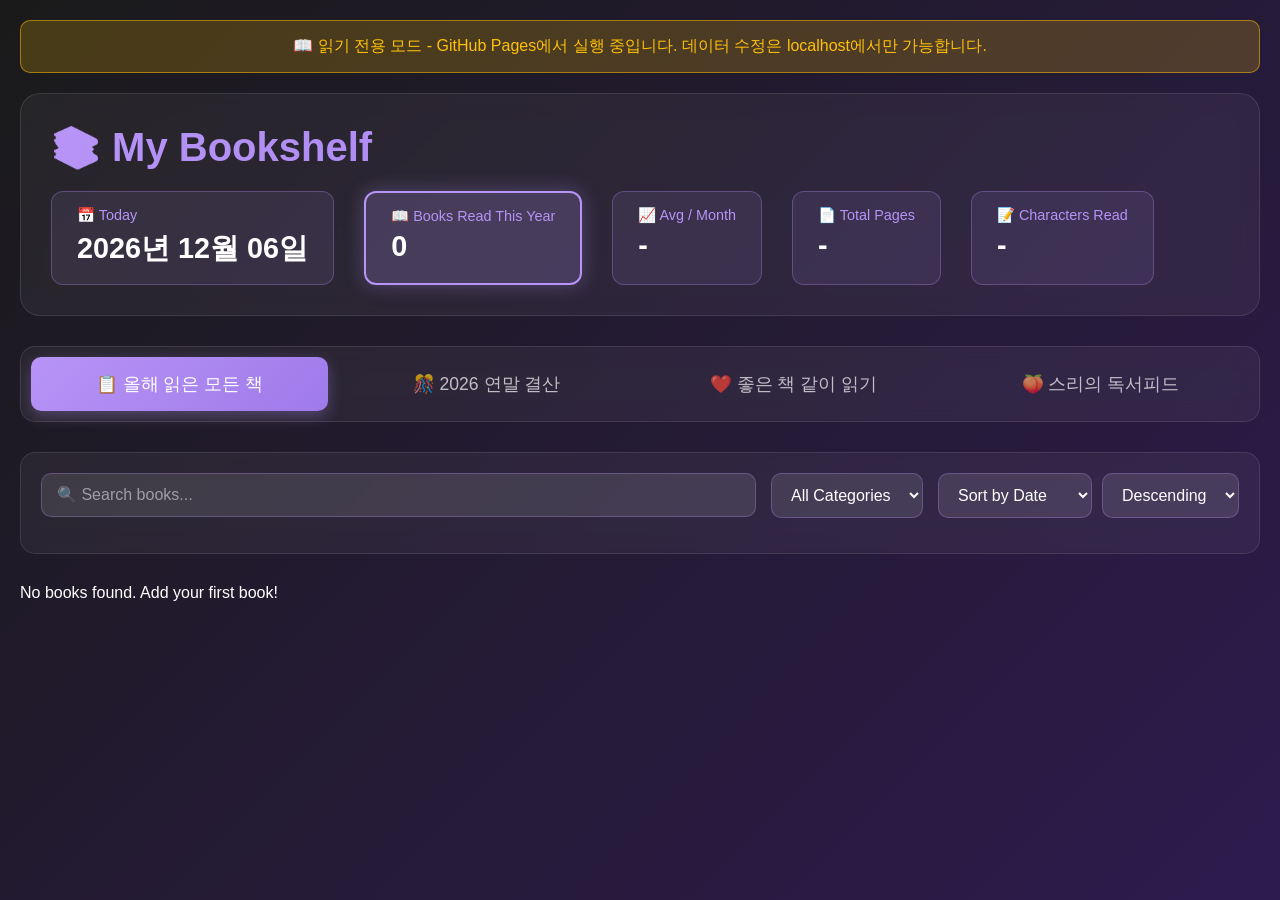
==== commit fd1445df: "Add advanced reading stats" ====
--- a/index.html
+++ b/index.html
@@ -20,6 +20,18 @@
                     <span class="stat-label">📖 Books Read This Year</span>
                     <span class="stat-value" id="year-count">-</span>
                 </div>
+                <div class="stat-item">
+                    <span class="stat-label">📈 Avg / Month</span>
+                    <span class="stat-value" id="monthly-average">-</span>
+                </div>
+                <div class="stat-item">
+                    <span class="stat-label">📄 Total Pages</span>
+                    <span class="stat-value" id="total-pages">-</span>
+                </div>
+                <div class="stat-item">
+                    <span class="stat-label">📝 Characters Read</span>
+                    <span class="stat-value" id="total-characters">-</span>
+                </div>
             </div>
         </header>
 
@@ -70,7 +82,6 @@
         <!-- Year End Summary Tab Content -->
         <div class="tab-content" id="tab-content-year-end">
             <div class="year-end-container">
-                <h2 class="year-end-title" id="year-end-title">🎊 2025 연말 결산</h2>
                 
                 <!-- Most Enjoyable Books -->
                 <div class="summary-section">
@@ -210,6 +221,13 @@
         <!-- Recommendations Tab Content -->
         <div class="tab-content" id="tab-content-recommendations">
             <div class="recommendations-container">
+                <div class="recommendation-cta">
+                    <div>
+                        <h3>📨 스리에게 책 추천하기</h3>
+                        <p>여러분이 사랑하는 책을 스리에게 소개해 주세요. 아래 버튼을 눌러 구글 폼에서 간단히 제출할 수 있어요!</p>
+                    </div>
+                    <a class="btn-cta" href="https://forms.gle/bGkhMALxm577SSmc6" target="_blank" rel="noopener">최애 책 영업하기</a>
+                </div>
                 <div class="recommendation-compose" id="recommendation-compose-section">
                     <div class="recommendation-compose-header">
                         <div>
--- a/static/style.css
+++ b/static/style.css
@@ -1208,6 +1208,45 @@
     gap: 24px;
 }
 
+.recommendation-cta {
+    background: linear-gradient(135deg, rgba(255, 173, 205, 0.35) 0%, rgba(255, 214, 165, 0.3) 100%);
+    border: 1px solid rgba(255, 189, 210, 0.6);
+    border-radius: 18px;
+    padding: 20px 24px;
+    display: flex;
+    flex-wrap: wrap;
+    align-items: center;
+    justify-content: space-between;
+    gap: 16px;
+    box-shadow: 0 15px 35px rgba(0, 0, 0, 0.2);
+}
+
+.recommendation-cta h3 {
+    margin: 0;
+}
+
+.recommendation-cta p {
+    margin-top: 6px;
+    color: rgba(255, 255, 255, 0.75);
+}
+
+.btn-cta {
+    background: linear-gradient(135deg, #ff7eb3 0%, #ff758c 100%);
+    color: #fff;
+    border: none;
+    border-radius: 999px;
+    padding: 10px 22px;
+    font-weight: 600;
+    text-decoration: none;
+    box-shadow: 0 8px 20px rgba(255, 117, 140, 0.35);
+    transition: transform 0.2s ease, box-shadow 0.2s ease;
+}
+
+.btn-cta:hover {
+    transform: translateY(-2px);
+    box-shadow: 0 10px 24px rgba(255, 117, 140, 0.45);
+}
+
 .recommendation-compose {
     background: rgba(255, 255, 255, 0.02);
     border: 1px solid rgba(255, 255, 255, 0.08);
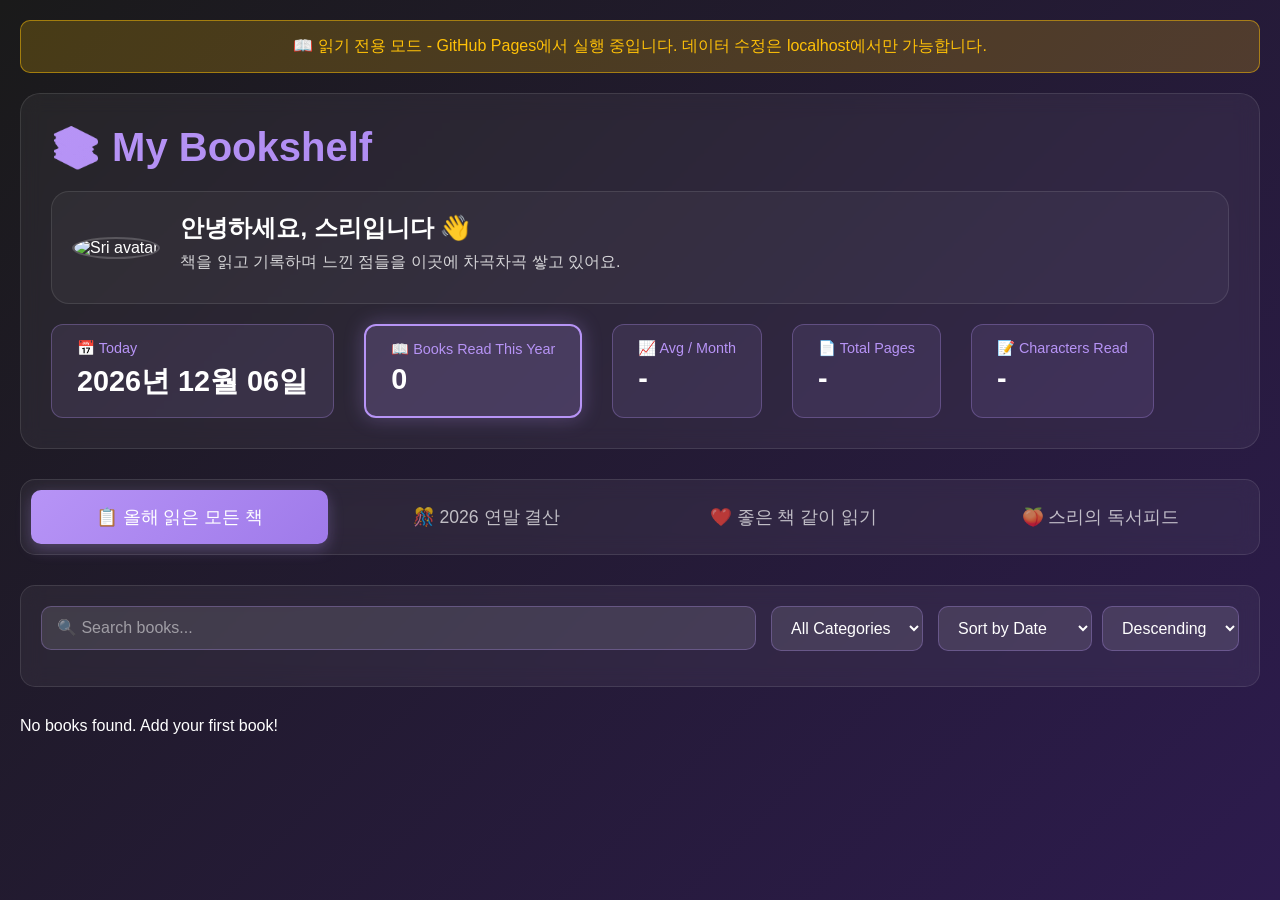
==== commit 6eda330a: "Add editable about section" ====
--- a/index.html
+++ b/index.html
@@ -11,6 +11,44 @@
         <!-- Header Section -->
         <header class="header">
             <h1 class="title">📚 My Bookshelf</h1>
+            <div class="about-section" id="about-display">
+                <div class="about-avatar">
+                    <img id="about-profile-image" src="" alt="Sri avatar">
+                </div>
+                <div class="about-text">
+                    <h2 id="about-title">안녕하세요, 스리입니다 👋</h2>
+                    <p id="about-description">책을 읽고 기록하며 느낀 점들을 이곳에 차곡차곡 쌓고 있어요.</p>
+                    <ul id="about-highlights"></ul>
+                </div>
+            </div>
+            <div class="about-editor" id="about-editor-section">
+                <div class="about-editor-row">
+                    <div class="profile-editor">
+                        <label for="about-profile-upload">프로필 이미지</label>
+                        <input type="file" id="about-profile-upload" accept="image/*">
+                        <div class="profile-preview-wrapper">
+                            <img id="about-profile-preview" class="profile-preview" style="display:none;">
+                            <span class="profile-placeholder">업로드한 이미지가 원형으로 표시됩니다.</span>
+                        </div>
+                    </div>
+                    <div class="about-fields">
+                        <label for="about-title-input">타이틀</label>
+                        <input type="text" id="about-title-input" placeholder="안녕하세요, 스리입니다 👋">
+                        <label for="about-description-input">소개 문장</label>
+                        <textarea id="about-description-input" rows="3"></textarea>
+                        <div class="about-highlights-editor">
+                            <label>하이라이트</label>
+                            <textarea class="about-highlight-input" rows="2" placeholder="하이라이트 1"></textarea>
+                            <textarea class="about-highlight-input" rows="2" placeholder="하이라이트 2"></textarea>
+                            <textarea class="about-highlight-input" rows="2" placeholder="하이라이트 3"></textarea>
+                        </div>
+                    </div>
+                </div>
+                <div class="about-editor-actions">
+                    <button class="btn-secondary" id="about-cancel-btn">취소</button>
+                    <button class="btn-submit" id="about-save-btn">저장</button>
+                </div>
+            </div>
             <div class="stats">
                 <div class="stat-item">
                     <span class="stat-label">📅 Today</span>
--- a/static/style.css
+++ b/static/style.css
@@ -395,6 +395,7 @@
     display: flex;
     gap: 30px;
     flex-wrap: wrap;
+    margin-top: 20px;
 }
 
 .stat-item {
@@ -422,6 +423,92 @@
     font-size: 1.8em;
     font-weight: bold;
     color: #ffffff;
+}
+
+.about-section {
+    margin-top: 15px;
+    margin-bottom: 15px;
+    background: rgba(255, 255, 255, 0.04);
+    border: 1px solid rgba(255, 255, 255, 0.1);
+    border-radius: 18px;
+    padding: 20px;
+    display: flex;
+    gap: 20px;
+    align-items: center;
+}
+
+.about-avatar img {
+    width: 120px;
+    height: 120px;
+    border-radius: 50%;
+    object-fit: cover;
+    border: 2px solid rgba(255, 255, 255, 0.2);
+}
+
+.about-text h2 {
+    margin: 0 0 8px;
+}
+
+.about-text p {
+    margin: 0 0 10px;
+    color: rgba(255, 255, 255, 0.8);
+}
+
+.about-text ul {
+    margin: 0;
+    padding-left: 20px;
+    color: rgba(255, 255, 255, 0.8);
+}
+
+.about-editor {
+    background: rgba(255, 255, 255, 0.03);
+    border: 1px dashed rgba(255, 255, 255, 0.15);
+    border-radius: 16px;
+    padding: 18px;
+    margin-bottom: 20px;
+}
+
+.about-editor-row {
+    display: flex;
+    gap: 20px;
+    flex-wrap: wrap;
+}
+
+.profile-editor {
+    flex: 0 0 220px;
+    display: flex;
+    flex-direction: column;
+    gap: 10px;
+}
+
+.about-fields {
+    flex: 1 1 300px;
+    display: flex;
+    flex-direction: column;
+    gap: 10px;
+}
+
+.about-fields input,
+.about-fields textarea,
+.about-highlight-input {
+    border-radius: 10px;
+    border: 1px solid rgba(255, 255, 255, 0.1);
+    background: rgba(0, 0, 0, 0.25);
+    color: #fff;
+    padding: 10px;
+}
+
+.about-highlights-editor {
+    display: flex;
+    flex-direction: column;
+    gap: 8px;
+}
+
+.about-editor-actions {
+    display: flex;
+    justify-content: flex-end;
+    gap: 10px;
+    margin-top: 12px;
 }
 
 /* Controls Styles */
